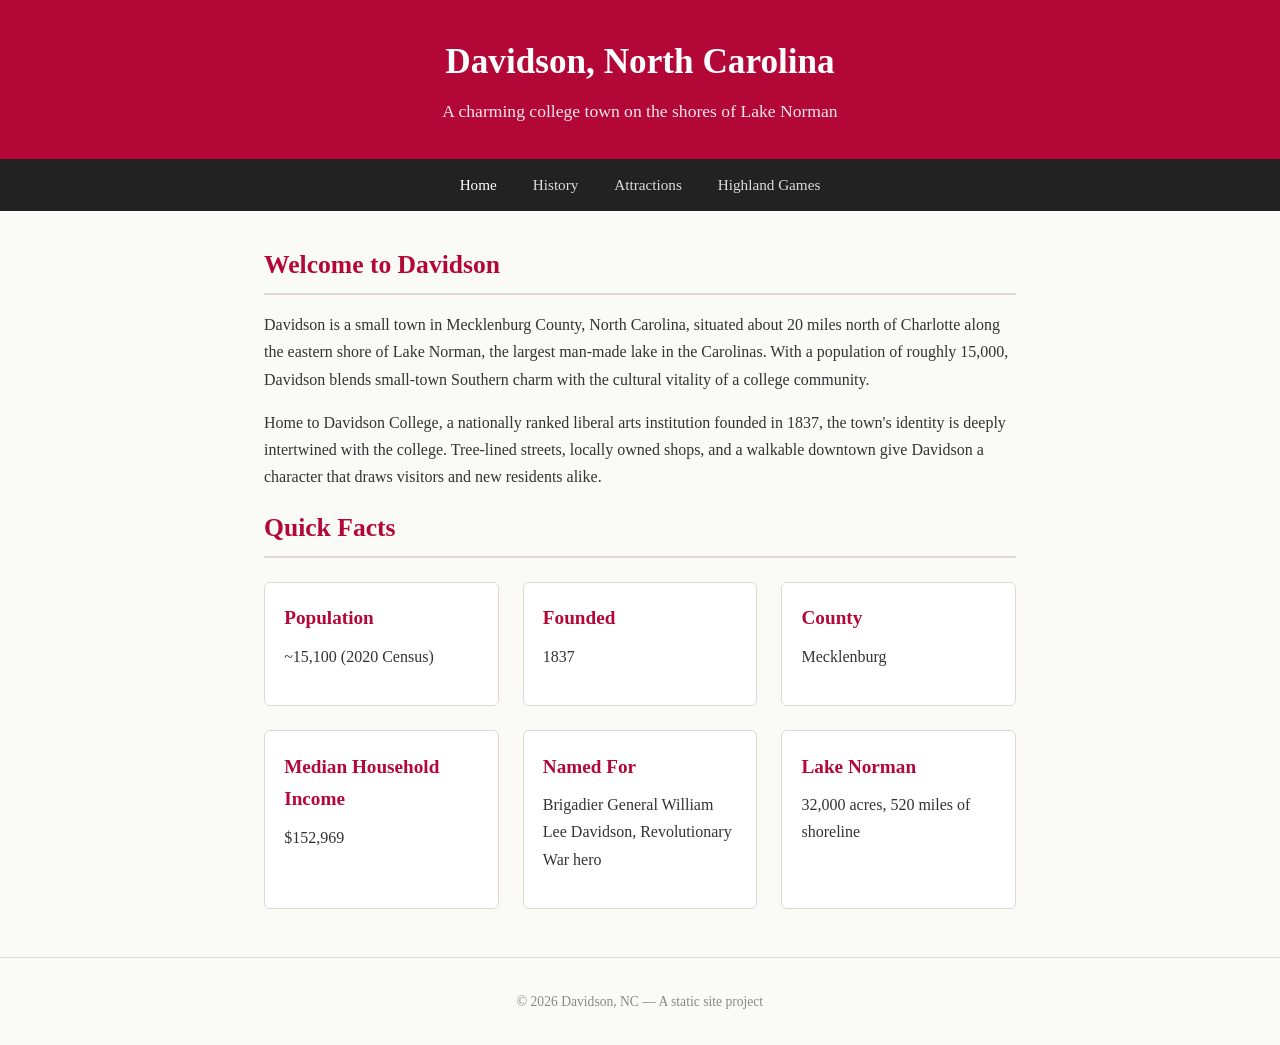
==== index.html @ 7d714942 "Add Highland Games page with SVG illustrations New dedicated page covering the Loch Norman Highland " ====
<!DOCTYPE html>
<html lang="en">
<head>
  <meta charset="UTF-8">
  <meta name="viewport" content="width=device-width, initial-scale=1.0">
  <title>Davidson, NC</title>
  <link rel="stylesheet" href="style.css">
</head>
<body>
  <header>
    <h1>Davidson, North Carolina</h1>
    <p>A charming college town on the shores of Lake Norman</p>
  </header>
  <nav>
    <a href="index.html" class="active">Home</a>
    <a href="history.html">History</a>
    <a href="attractions.html">Attractions</a>
    <a href="highland-games.html">Highland Games</a>
  </nav>
  <main>
    <h2>Welcome to Davidson</h2>
    <p>
      Davidson is a small town in Mecklenburg County, North Carolina, situated about
      20 miles north of Charlotte along the eastern shore of Lake Norman, the largest
      man-made lake in the Carolinas. With a population of roughly 15,000, Davidson
      blends small-town Southern charm with the cultural vitality of a college community.
    </p>
    <p>
      Home to Davidson College, a nationally ranked liberal arts institution founded in
      1837, the town's identity is deeply intertwined with the college. Tree-lined streets,
      locally owned shops, and a walkable downtown give Davidson a character that draws
      visitors and new residents alike.
    </p>

    <h2>Quick Facts</h2>
    <div class="card-grid">
      <div class="card">
        <h3>Population</h3>
        <p>~15,100 (2020 Census)</p>
      </div>
      <div class="card">
        <h3>Founded</h3>
        <p>1837</p>
      </div>
      <div class="card">
        <h3>County</h3>
        <p>Mecklenburg</p>
      </div>
      <div class="card">
        <h3>Median Household Income</h3>
        <p>$152,969</p>
      </div>
      <div class="card">
        <h3>Named For</h3>
        <p>Brigadier General William Lee Davidson, Revolutionary War hero</p>
      </div>
      <div class="card">
        <h3>Lake Norman</h3>
        <p>32,000 acres, 520 miles of shoreline</p>
      </div>
    </div>
  </main>
  <footer>
    <p>&copy; 2026 Davidson, NC &mdash; A static site project</p>
  </footer>
</body>
</html>
---- style.css ----
* {
  margin: 0;
  padding: 0;
  box-sizing: border-box;
}

body {
  font-family: Georgia, 'Times New Roman', serif;
  line-height: 1.7;
  color: #333;
  background: #fafaf7;
}

header {
  background: #b30738;
  color: #fff;
  padding: 2rem 1rem;
  text-align: center;
}

header h1 {
  font-size: 2.2rem;
  margin-bottom: 0.3rem;
}

header p {
  font-size: 1.1rem;
  opacity: 0.9;
}

nav {
  background: #222;
  padding: 0.8rem 1rem;
  text-align: center;
}

nav a {
  color: #ddd;
  text-decoration: none;
  margin: 0 1rem;
  font-size: 0.95rem;
  transition: color 0.2s;
}

nav a:hover,
nav a.active {
  color: #fff;
}

main {
  max-width: 800px;
  margin: 2rem auto;
  padding: 0 1.5rem;
}

main h2 {
  font-size: 1.6rem;
  margin-bottom: 1rem;
  color: #b30738;
  border-bottom: 2px solid #e0d8cf;
  padding-bottom: 0.4rem;
}

main h3 {
  font-size: 1.2rem;
  margin: 1.5rem 0 0.5rem;
  color: #555;
}

main p {
  margin-bottom: 1rem;
}

main ul {
  margin: 0 0 1rem 1.5rem;
}

main li {
  margin-bottom: 0.4rem;
}

.card-grid {
  display: grid;
  grid-template-columns: repeat(auto-fit, minmax(220px, 1fr));
  gap: 1.5rem;
  margin: 1.5rem 0;
}

.card {
  background: #fff;
  border: 1px solid #e0d8cf;
  border-radius: 6px;
  padding: 1.2rem;
}

.card h3 {
  margin-top: 0;
  color: #b30738;
}

/* Highland Games page styles */
.hero-banner {
  display: flex;
  align-items: center;
  justify-content: center;
  gap: 1.5rem;
  background: linear-gradient(135deg, #1a5632 0%, #1a5632 40%, #b30738 100%);
  color: #fff;
  padding: 2rem 1.5rem;
  border-radius: 6px;
  margin-bottom: 1.5rem;
}

.hero-banner .hero-title {
  font-size: 1.8rem;
  color: #fff;
  border-bottom: 2px solid rgba(255,255,255,0.3);
  padding-bottom: 0.3rem;
  margin-bottom: 0.5rem;
}

.hero-banner .hero-subtitle {
  font-size: 1.1rem;
  opacity: 0.9;
  margin-bottom: 0;
}

.hero-svg {
  width: 80px;
  height: 80px;
  flex-shrink: 0;
}

.section-with-svg {
  display: flex;
  gap: 1.5rem;
  align-items: flex-start;
  margin-bottom: 1.5rem;
}

.section-svg {
  width: 140px;
  height: 140px;
  flex-shrink: 0;
}

@media (max-width: 600px) {
  .hero-banner {
    flex-direction: column;
    text-align: center;
  }
  .section-with-svg {
    flex-direction: column;
    align-items: center;
  }
  .section-svg {
    width: 100px;
    height: 100px;
  }
}

footer {
  text-align: center;
  padding: 2rem 1rem;
  color: #888;
  font-size: 0.85rem;
  border-top: 1px solid #e0d8cf;
  margin-top: 3rem;
}
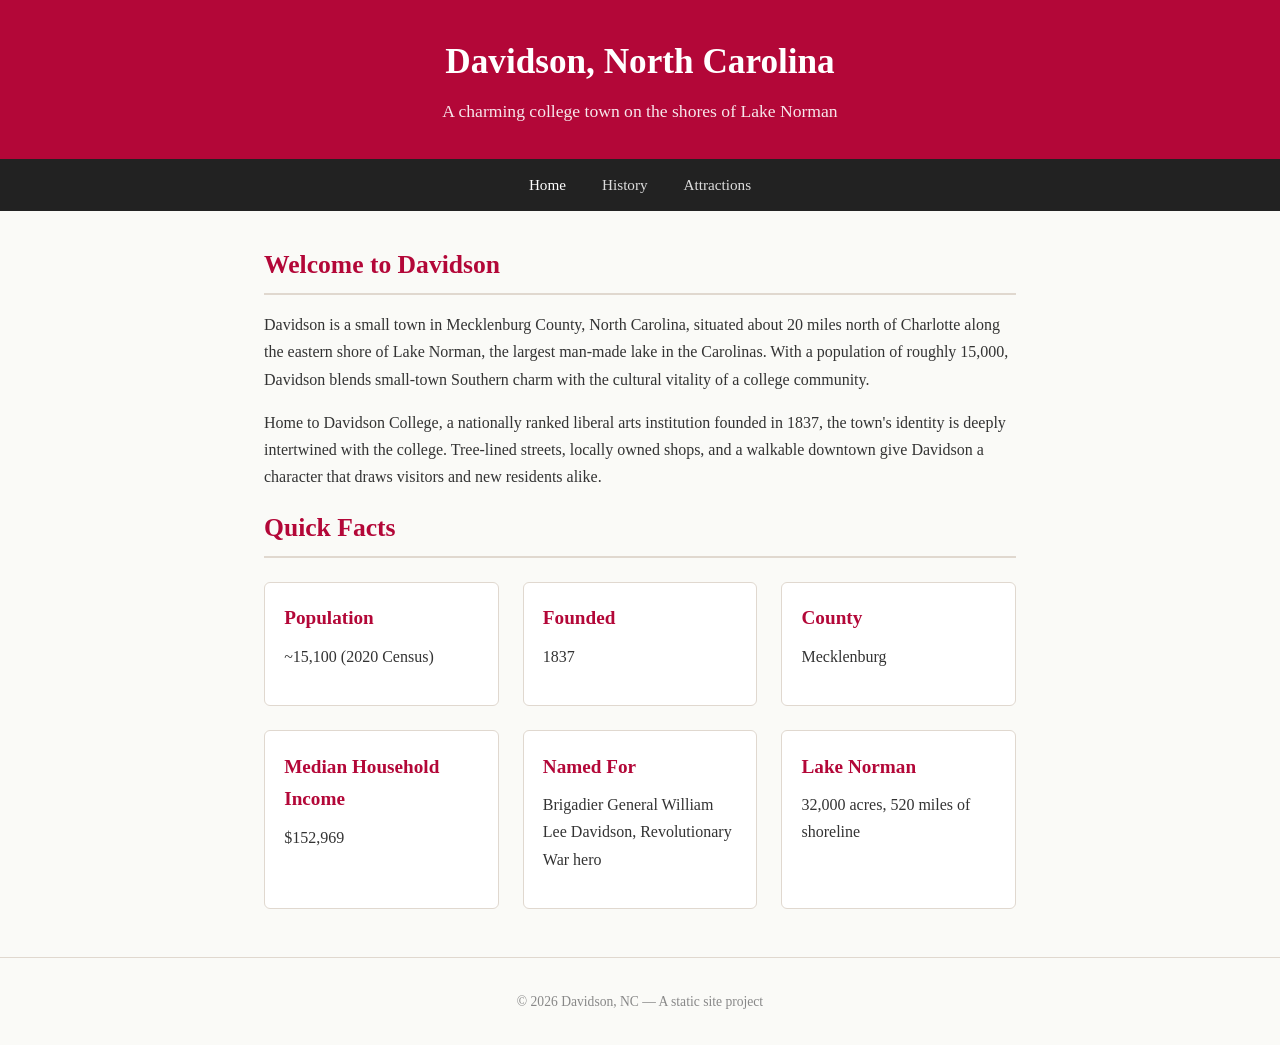
==== commit 65d62052: "Initial commit: Davidson NC static site Base site with Home, History, and Attractions pages.  Co-Aut" ====
--- a/index.html
+++ b/index.html
@@ -15,7 +15,6 @@
     <a href="index.html" class="active">Home</a>
     <a href="history.html">History</a>
     <a href="attractions.html">Attractions</a>
-    <a href="highland-games.html">Highland Games</a>
   </nav>
   <main>
     <h2>Welcome to Davidson</h2>
--- a/style.css
+++ b/style.css
@@ -98,67 +98,6 @@
   color: #b30738;
 }
 
-/* Highland Games page styles */
-.hero-banner {
-  display: flex;
-  align-items: center;
-  justify-content: center;
-  gap: 1.5rem;
-  background: linear-gradient(135deg, #1a5632 0%, #1a5632 40%, #b30738 100%);
-  color: #fff;
-  padding: 2rem 1.5rem;
-  border-radius: 6px;
-  margin-bottom: 1.5rem;
-}
-
-.hero-banner .hero-title {
-  font-size: 1.8rem;
-  color: #fff;
-  border-bottom: 2px solid rgba(255,255,255,0.3);
-  padding-bottom: 0.3rem;
-  margin-bottom: 0.5rem;
-}
-
-.hero-banner .hero-subtitle {
-  font-size: 1.1rem;
-  opacity: 0.9;
-  margin-bottom: 0;
-}
-
-.hero-svg {
-  width: 80px;
-  height: 80px;
-  flex-shrink: 0;
-}
-
-.section-with-svg {
-  display: flex;
-  gap: 1.5rem;
-  align-items: flex-start;
-  margin-bottom: 1.5rem;
-}
-
-.section-svg {
-  width: 140px;
-  height: 140px;
-  flex-shrink: 0;
-}
-
-@media (max-width: 600px) {
-  .hero-banner {
-    flex-direction: column;
-    text-align: center;
-  }
-  .section-with-svg {
-    flex-direction: column;
-    align-items: center;
-  }
-  .section-svg {
-    width: 100px;
-    height: 100px;
-  }
-}
-
 footer {
   text-align: center;
   padding: 2rem 1rem;
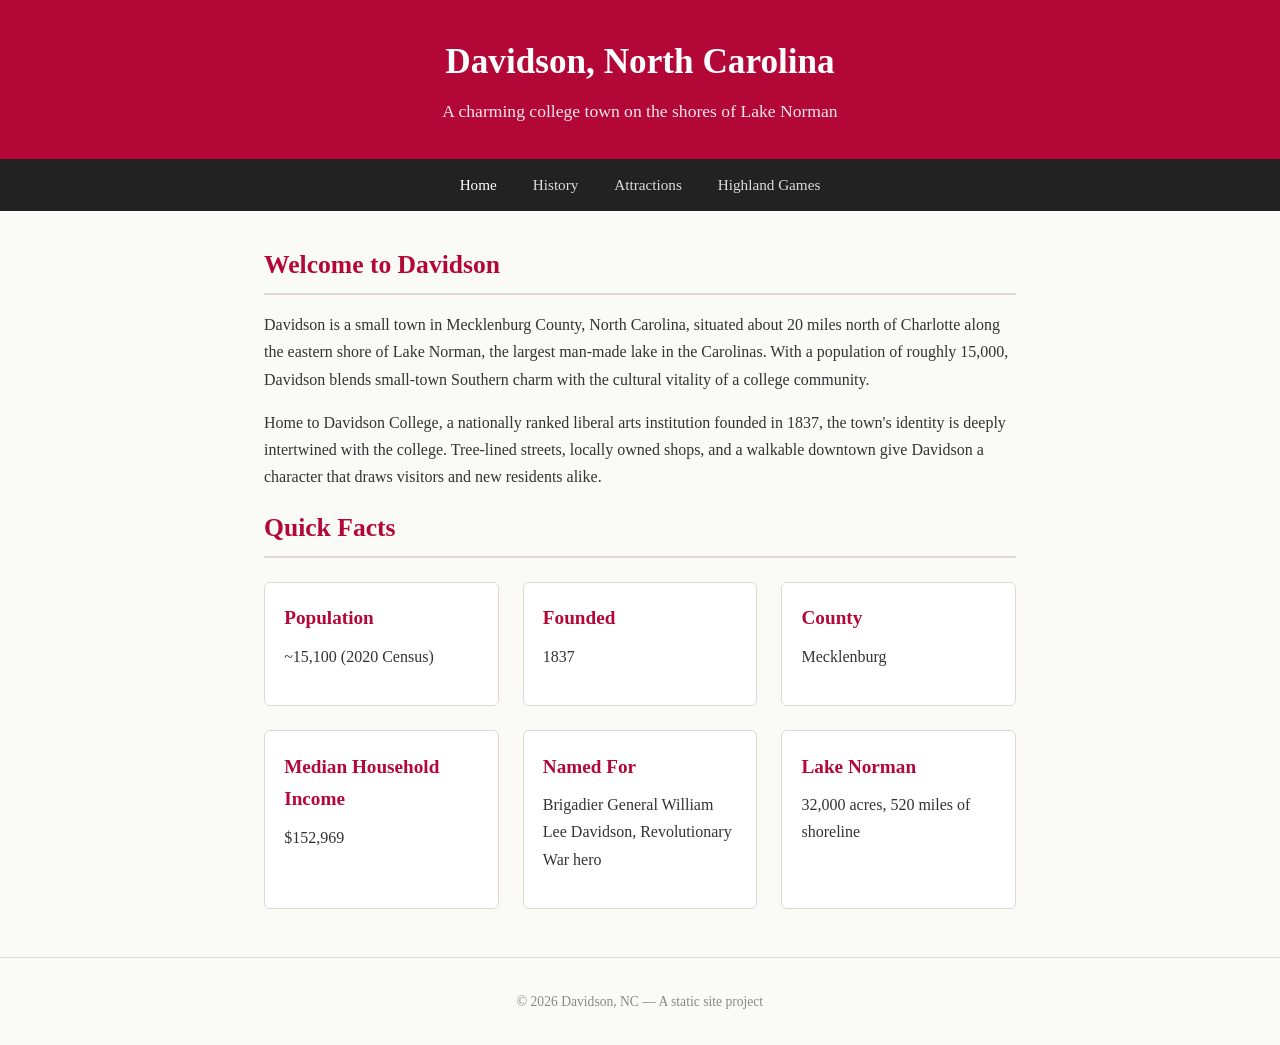
==== commit ce25f917: "Merge pull request #1 from jdmills-edu/highland-games Add Highland Games page with SVG illustrations" ====
--- a/index.html
+++ b/index.html
@@ -15,6 +15,7 @@
     <a href="index.html" class="active">Home</a>
     <a href="history.html">History</a>
     <a href="attractions.html">Attractions</a>
+    <a href="highland-games.html">Highland Games</a>
   </nav>
   <main>
     <h2>Welcome to Davidson</h2>
--- a/style.css
+++ b/style.css
@@ -98,6 +98,67 @@
   color: #b30738;
 }
 
+/* Highland Games page styles */
+.hero-banner {
+  display: flex;
+  align-items: center;
+  justify-content: center;
+  gap: 1.5rem;
+  background: linear-gradient(135deg, #1a5632 0%, #1a5632 40%, #b30738 100%);
+  color: #fff;
+  padding: 2rem 1.5rem;
+  border-radius: 6px;
+  margin-bottom: 1.5rem;
+}
+
+.hero-banner .hero-title {
+  font-size: 1.8rem;
+  color: #fff;
+  border-bottom: 2px solid rgba(255,255,255,0.3);
+  padding-bottom: 0.3rem;
+  margin-bottom: 0.5rem;
+}
+
+.hero-banner .hero-subtitle {
+  font-size: 1.1rem;
+  opacity: 0.9;
+  margin-bottom: 0;
+}
+
+.hero-svg {
+  width: 80px;
+  height: 80px;
+  flex-shrink: 0;
+}
+
+.section-with-svg {
+  display: flex;
+  gap: 1.5rem;
+  align-items: flex-start;
+  margin-bottom: 1.5rem;
+}
+
+.section-svg {
+  width: 140px;
+  height: 140px;
+  flex-shrink: 0;
+}
+
+@media (max-width: 600px) {
+  .hero-banner {
+    flex-direction: column;
+    text-align: center;
+  }
+  .section-with-svg {
+    flex-direction: column;
+    align-items: center;
+  }
+  .section-svg {
+    width: 100px;
+    height: 100px;
+  }
+}
+
 footer {
   text-align: center;
   padding: 2rem 1rem;
